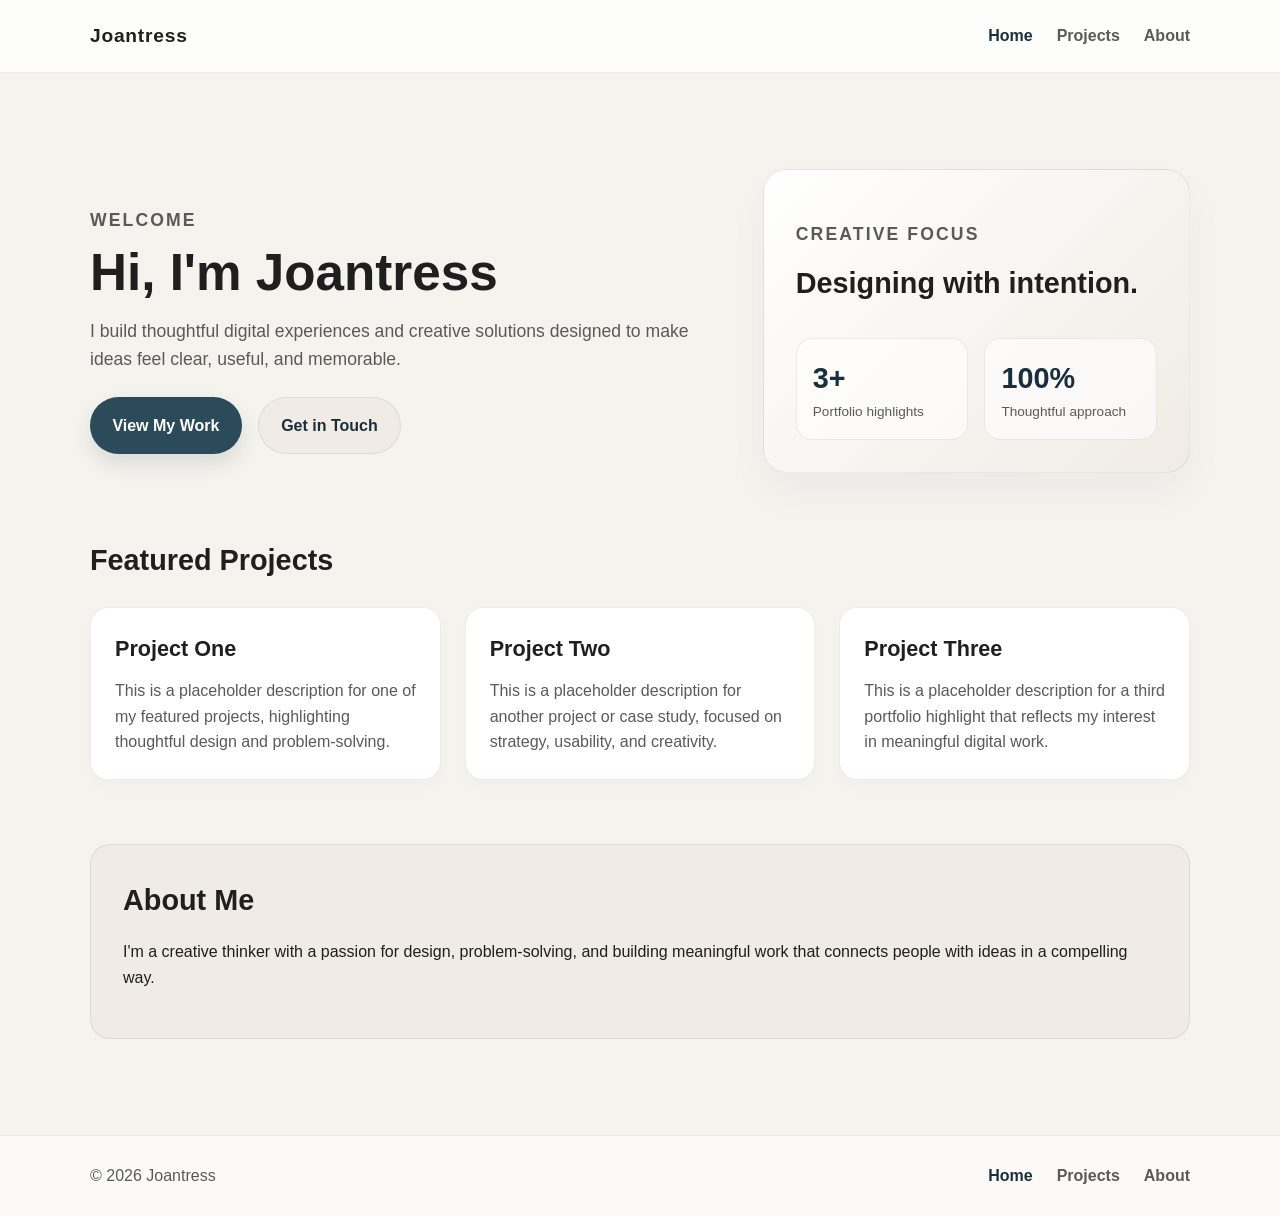
==== index.html @ ae9812da "Add index.html for Joantress homepage This commit adds a new HTML file for the Joantress homepage, i" ====
<!DOCTYPE html>
<html lang="en">
  <head>
    <meta charset="UTF-8" />
    <meta name="viewport" content="width=device-width, initial-scale=1.0" />
    <meta
      name="description"
      content="Joantress builds thoughtful digital experiences and creative solutions."
    />
    <title>Joantress | Home</title>
    <style>
      :root {
        --bg: #f5f3ee;
        --surface: #ffffff;
        --surface-alt: #f0ebe4;
        --text: #1f1f1f;
        --muted: #5a5a5a;
        --primary: #2c4b5a;
        --primary-strong: #1a2f3d;
        --accent: #d7b98f;
        --border: rgba(31, 31, 31, 0.08);
      }

      * {
        box-sizing: border-box;
      }

      body {
        margin: 0;
        font-family: Arial, Helvetica, sans-serif;
        background: var(--bg);
        color: var(--text);
        line-height: 1.6;
      }

      a {
        color: inherit;
        text-decoration: none;
      }

      .container {
        width: min(1100px, calc(100% - 2rem));
        margin: 0 auto;
      }

      header {
        background: rgba(255, 255, 255, 0.8);
        backdrop-filter: blur(8px);
        border-bottom: 1px solid var(--border);
        position: sticky;
        top: 0;
        z-index: 10;
      }

      .site-header {
        display: flex;
        justify-content: space-between;
        align-items: center;
        min-height: 72px;
      }

      .brand {
        font-size: 1.2rem;
        font-weight: 700;
        letter-spacing: 0.04em;
      }

      nav ul {
        list-style: none;
        display: flex;
        gap: 1.5rem;
        margin: 0;
        padding: 0;
      }

      nav a {
        color: var(--muted);
        font-weight: 600;
        transition: color 0.2s ease;
      }

      nav a:hover,
      nav a:focus-visible,
      nav a[aria-current="page"] {
        color: var(--primary-strong);
      }

      main {
        padding: 3rem 0 4rem;
      }

      .hero {
        display: grid;
        grid-template-columns: 1.2fr 0.8fr;
        align-items: center;
        gap: 2rem;
        padding: 3rem 0 2rem;
      }

      .eyebrow {
        text-transform: uppercase;
        letter-spacing: 0.12em;
        font-size: 0.75rem;
        font-weight: 700;
        color: var(--primary);
        margin-bottom: 0.75rem;
      }

      h1 {
        font-size: clamp(2.5rem, 4vw, 4.5rem);
        line-height: 1.05;
        margin: 0 0 1rem;
      }

      .hero p {
        font-size: 1.1rem;
        color: var(--muted);
        max-width: 600px;
      }

      .cta-group {
        display: flex;
        flex-wrap: wrap;
        gap: 1rem;
        margin-top: 1.5rem;
      }

      .button {
        display: inline-flex;
        align-items: center;
        justify-content: center;
        padding: 0.9rem 1.4rem;
        border-radius: 999px;
        font-weight: 700;
        transition: transform 0.2s ease, box-shadow 0.2s ease;
      }

      .button:hover,
      .button:focus-visible {
        transform: translateY(-1px);
      }

      .button-primary {
        background: var(--primary);
        color: white;
        box-shadow: 0 10px 20px rgba(30, 46, 58, 0.12);
      }

      .button-secondary {
        background: var(--surface-alt);
        color: var(--primary-strong);
        border: 1px solid var(--border);
      }

      .hero-card {
        background: linear-gradient(135deg, var(--surface), var(--surface-alt));
        border: 1px solid var(--border);
        border-radius: 24px;
        padding: 2rem;
        min-height: 260px;
        display: flex;
        flex-direction: column;
        justify-content: center;
        box-shadow: 0 20px 40px rgba(17, 24, 39, 0.04);
      }

      .hero-card .stat {
        display: grid;
        grid-template-columns: repeat(2, minmax(0, 1fr));
        gap: 1rem;
        margin-top: 1.5rem;
      }

      .stat-item {
        background: rgba(255, 255, 255, 0.6);
        border: 1px solid var(--border);
        border-radius: 16px;
        padding: 1rem;
      }

      .stat-number {
        font-size: 1.8rem;
        font-weight: 700;
        color: var(--primary-strong);
      }

      .stat-label {
        color: var(--muted);
        font-size: 0.85rem;
      }

      section {
        padding: 2rem 0;
      }

      .section-header {
        margin-bottom: 1.5rem;
      }

      h2 {
        font-size: clamp(1.8rem, 2.2vw, 2.6rem);
        margin: 0 0 0.5rem;
      }

      .projects-grid {
        display: grid;
        grid-template-columns: repeat(3, minmax(0, 1fr));
        gap: 1.5rem;
      }

      article {
        background: var(--surface);
        border: 1px solid var(--border);
        border-radius: 18px;
        padding: 1.5rem;
        box-shadow: 0 8px 18px rgba(17, 24, 39, 0.02);
      }

      article h3 {
        margin-top: 0;
        margin-bottom: 0.75rem;
        font-size: 1.35rem;
      }

      article p {
        margin: 0;
        color: var(--muted);
      }

      .about-preview {
        background: var(--surface-alt);
        border-radius: 20px;
        padding: 2rem;
        border: 1px solid var(--border);
      }

      footer {
        border-top: 1px solid var(--border);
        background: rgba(255, 255, 255, 0.6);
      }

      .site-footer {
        display: flex;
        justify-content: space-between;
        align-items: center;
        min-height: 80px;
        gap: 1rem;
        flex-wrap: wrap;
      }

      .site-footer p {
        margin: 0;
        color: var(--muted);
      }

      @media (max-width: 768px) {
        .hero {
          grid-template-columns: 1fr;
        }

        .projects-grid {
          grid-template-columns: 1fr;
        }

        .site-header,
        .site-footer {
          flex-direction: column;
          justify-content: center;
          text-align: center;
          padding: 1rem 0;
        }

        nav ul {
          flex-wrap: wrap;
          justify-content: center;
        }
      }
    </style>
  </head>

  <body>
    <header>
      <div class="container site-header">
        <a href="index.html" class="brand" aria-label="Joantress home">Joantress</a>

        <nav aria-label="Main navigation">
          <ul>
            <li><a href="index.html" aria-current="page">Home</a></li>
            <li><a href="projects.html">Projects</a></li>
            <li><a href="about.html">About</a></li>
          </ul>
        </nav>
      </div>
    </header>

    <main>
      <div class="container">
        <section class="hero" aria-labelledby="hero-heading">
          <div>
            <p class="eyebrow">Welcome</p>
            <h1 id="hero-heading">Hi, I'm Joantress</h1>
            <p>
              I build thoughtful digital experiences and creative solutions
              designed to make ideas feel clear, useful, and memorable.
            </p>

            <div class="cta-group">
              <a class="button button-primary" href="projects.html">View My Work</a>
              <a class="button button-secondary" href="about.html">Get in Touch</a>
            </div>
          </div>

          <div class="hero-card" aria-label="Highlights">
            <div>
              <p class="eyebrow">Creative focus</p>
              <h2>Designing with intention.</h2>
            </div>

            <div class="stat">
              <div class="stat-item">
                <div class="stat-number">3+</div>
                <div class="stat-label">Portfolio highlights</div>
              </div>
              <div class="stat-item">
                <div class="stat-number">100%</div>
                <div class="stat-label">Thoughtful approach</div>
              </div>
            </div>
          </div>
        </section>

        <section aria-labelledby="featured-projects">
          <div class="section-header">
            <h2 id="featured-projects">Featured Projects</h2>
          </div>

          <div class="projects-grid">
            <article>
              <h3>Project One</h3>
              <p>
                This is a placeholder description for one of my featured
                projects, highlighting thoughtful design and problem-solving.
              </p>
            </article>

            <article>
              <h3>Project Two</h3>
              <p>
                This is a placeholder description for another project or case
                study, focused on strategy, usability, and creativity.
              </p>
            </article>

            <article>
              <h3>Project Three</h3>
              <p>
                This is a placeholder description for a third portfolio highlight
                that reflects my interest in meaningful digital work.
              </p>
            </article>
          </div>
        </section>

        <section aria-labelledby="about-preview">
          <div class="about-preview">
            <h2 id="about-preview">About Me</h2>
            <p>
              I'm a creative thinker with a passion for design, problem-solving,
              and building meaningful work that connects people with ideas in a
              compelling way.
            </p>
          </div>
        </section>
      </div>
    </main>

    <footer>
      <div class="container site-footer">
        <p>&copy; 2026 Joantress</p>

        <nav aria-label="Footer navigation">
          <ul>
            <li><a href="index.html" aria-current="page">Home</a></li>
            <li><a href="projects.html">Projects</a></li>
            <li><a href="about.html">About</a></li>
          </ul>
        </nav>
      </div>
    </footer>
  </body>
</html>
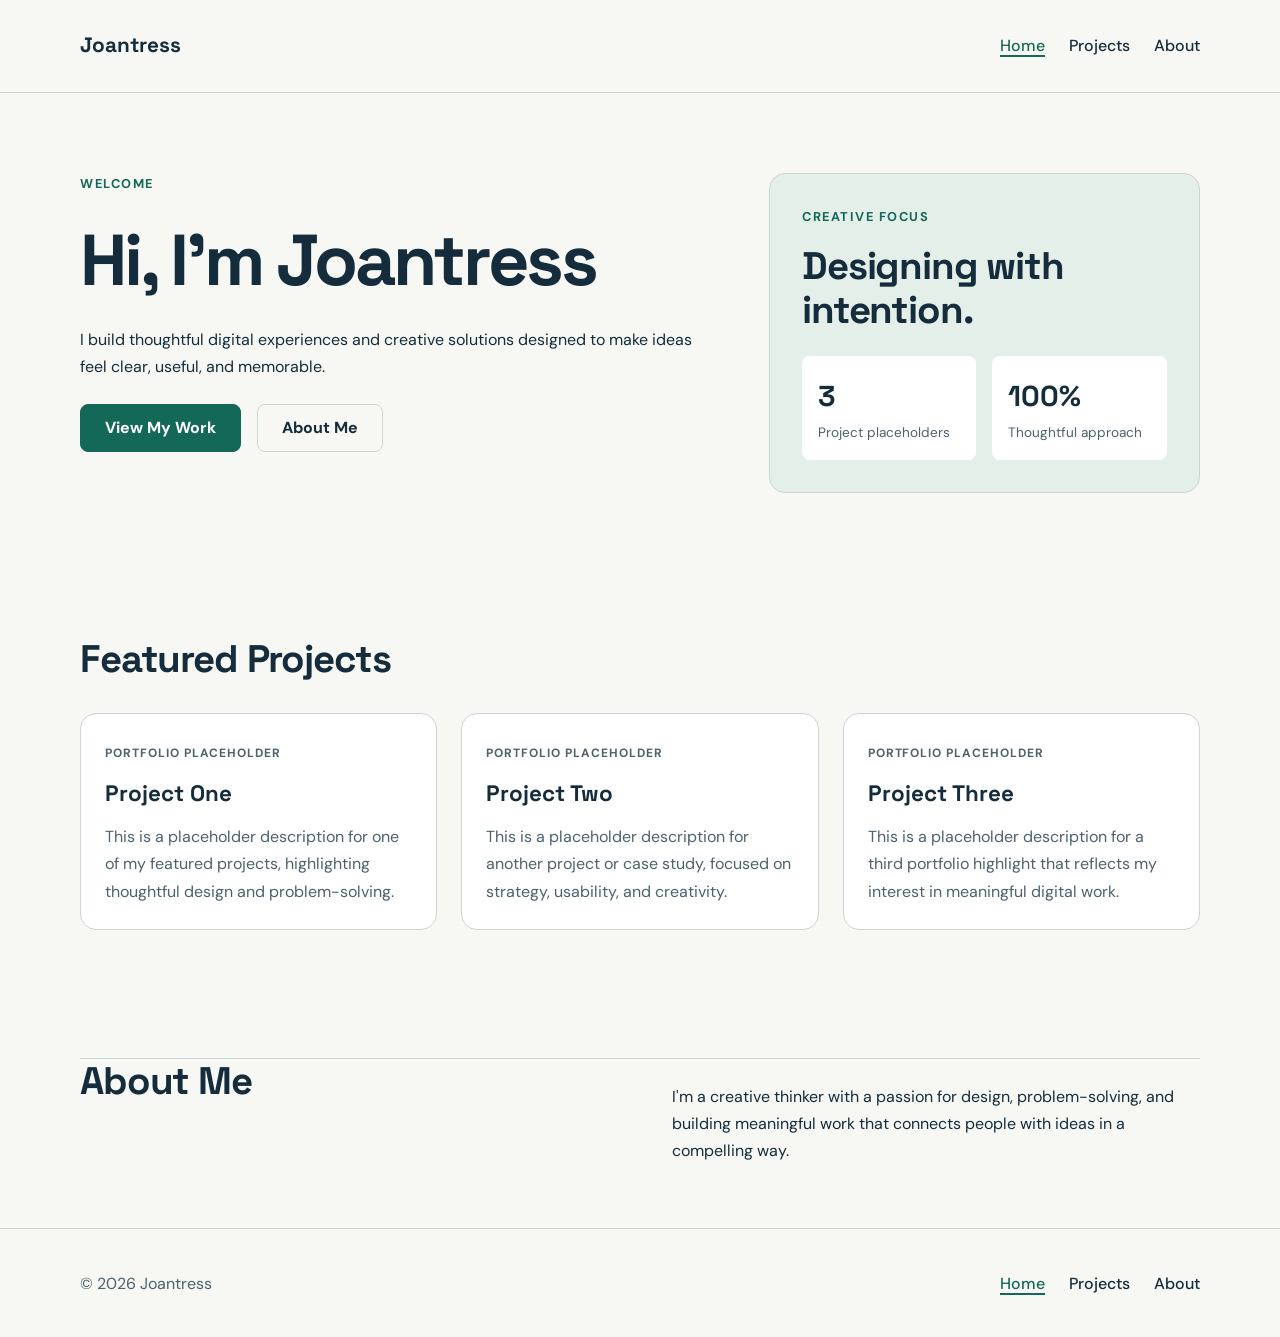
==== commit cffdf47f: "Add files via upload" ====
--- a/index.html
+++ b/index.html
@@ -8,279 +8,16 @@
       content="Joantress builds thoughtful digital experiences and creative solutions."
     />
     <title>Joantress | Home</title>
-    <style>
-      :root {
-        --bg: #f5f3ee;
-        --surface: #ffffff;
-        --surface-alt: #f0ebe4;
-        --text: #1f1f1f;
-        --muted: #5a5a5a;
-        --primary: #2c4b5a;
-        --primary-strong: #1a2f3d;
-        --accent: #d7b98f;
-        --border: rgba(31, 31, 31, 0.08);
-      }
-
-      * {
-        box-sizing: border-box;
-      }
-
-      body {
-        margin: 0;
-        font-family: Arial, Helvetica, sans-serif;
-        background: var(--bg);
-        color: var(--text);
-        line-height: 1.6;
-      }
-
-      a {
-        color: inherit;
-        text-decoration: none;
-      }
-
-      .container {
-        width: min(1100px, calc(100% - 2rem));
-        margin: 0 auto;
-      }
-
-      header {
-        background: rgba(255, 255, 255, 0.8);
-        backdrop-filter: blur(8px);
-        border-bottom: 1px solid var(--border);
-        position: sticky;
-        top: 0;
-        z-index: 10;
-      }
-
-      .site-header {
-        display: flex;
-        justify-content: space-between;
-        align-items: center;
-        min-height: 72px;
-      }
-
-      .brand {
-        font-size: 1.2rem;
-        font-weight: 700;
-        letter-spacing: 0.04em;
-      }
-
-      nav ul {
-        list-style: none;
-        display: flex;
-        gap: 1.5rem;
-        margin: 0;
-        padding: 0;
-      }
-
-      nav a {
-        color: var(--muted);
-        font-weight: 600;
-        transition: color 0.2s ease;
-      }
-
-      nav a:hover,
-      nav a:focus-visible,
-      nav a[aria-current="page"] {
-        color: var(--primary-strong);
-      }
-
-      main {
-        padding: 3rem 0 4rem;
-      }
-
-      .hero {
-        display: grid;
-        grid-template-columns: 1.2fr 0.8fr;
-        align-items: center;
-        gap: 2rem;
-        padding: 3rem 0 2rem;
-      }
-
-      .eyebrow {
-        text-transform: uppercase;
-        letter-spacing: 0.12em;
-        font-size: 0.75rem;
-        font-weight: 700;
-        color: var(--primary);
-        margin-bottom: 0.75rem;
-      }
-
-      h1 {
-        font-size: clamp(2.5rem, 4vw, 4.5rem);
-        line-height: 1.05;
-        margin: 0 0 1rem;
-      }
-
-      .hero p {
-        font-size: 1.1rem;
-        color: var(--muted);
-        max-width: 600px;
-      }
-
-      .cta-group {
-        display: flex;
-        flex-wrap: wrap;
-        gap: 1rem;
-        margin-top: 1.5rem;
-      }
-
-      .button {
-        display: inline-flex;
-        align-items: center;
-        justify-content: center;
-        padding: 0.9rem 1.4rem;
-        border-radius: 999px;
-        font-weight: 700;
-        transition: transform 0.2s ease, box-shadow 0.2s ease;
-      }
-
-      .button:hover,
-      .button:focus-visible {
-        transform: translateY(-1px);
-      }
-
-      .button-primary {
-        background: var(--primary);
-        color: white;
-        box-shadow: 0 10px 20px rgba(30, 46, 58, 0.12);
-      }
-
-      .button-secondary {
-        background: var(--surface-alt);
-        color: var(--primary-strong);
-        border: 1px solid var(--border);
-      }
-
-      .hero-card {
-        background: linear-gradient(135deg, var(--surface), var(--surface-alt));
-        border: 1px solid var(--border);
-        border-radius: 24px;
-        padding: 2rem;
-        min-height: 260px;
-        display: flex;
-        flex-direction: column;
-        justify-content: center;
-        box-shadow: 0 20px 40px rgba(17, 24, 39, 0.04);
-      }
-
-      .hero-card .stat {
-        display: grid;
-        grid-template-columns: repeat(2, minmax(0, 1fr));
-        gap: 1rem;
-        margin-top: 1.5rem;
-      }
-
-      .stat-item {
-        background: rgba(255, 255, 255, 0.6);
-        border: 1px solid var(--border);
-        border-radius: 16px;
-        padding: 1rem;
-      }
-
-      .stat-number {
-        font-size: 1.8rem;
-        font-weight: 700;
-        color: var(--primary-strong);
-      }
-
-      .stat-label {
-        color: var(--muted);
-        font-size: 0.85rem;
-      }
-
-      section {
-        padding: 2rem 0;
-      }
-
-      .section-header {
-        margin-bottom: 1.5rem;
-      }
-
-      h2 {
-        font-size: clamp(1.8rem, 2.2vw, 2.6rem);
-        margin: 0 0 0.5rem;
-      }
-
-      .projects-grid {
-        display: grid;
-        grid-template-columns: repeat(3, minmax(0, 1fr));
-        gap: 1.5rem;
-      }
-
-      article {
-        background: var(--surface);
-        border: 1px solid var(--border);
-        border-radius: 18px;
-        padding: 1.5rem;
-        box-shadow: 0 8px 18px rgba(17, 24, 39, 0.02);
-      }
-
-      article h3 {
-        margin-top: 0;
-        margin-bottom: 0.75rem;
-        font-size: 1.35rem;
-      }
-
-      article p {
-        margin: 0;
-        color: var(--muted);
-      }
-
-      .about-preview {
-        background: var(--surface-alt);
-        border-radius: 20px;
-        padding: 2rem;
-        border: 1px solid var(--border);
-      }
-
-      footer {
-        border-top: 1px solid var(--border);
-        background: rgba(255, 255, 255, 0.6);
-      }
-
-      .site-footer {
-        display: flex;
-        justify-content: space-between;
-        align-items: center;
-        min-height: 80px;
-        gap: 1rem;
-        flex-wrap: wrap;
-      }
-
-      .site-footer p {
-        margin: 0;
-        color: var(--muted);
-      }
-
-      @media (max-width: 768px) {
-        .hero {
-          grid-template-columns: 1fr;
-        }
-
-        .projects-grid {
-          grid-template-columns: 1fr;
-        }
-
-        .site-header,
-        .site-footer {
-          flex-direction: column;
-          justify-content: center;
-          text-align: center;
-          padding: 1rem 0;
-        }
-
-        nav ul {
-          flex-wrap: wrap;
-          justify-content: center;
-        }
-      }
-    </style>
+    <link rel="preconnect" href="https://fonts.googleapis.com" />
+    <link rel="preconnect" href="https://fonts.gstatic.com" crossorigin />
+    <link href="https://fonts.googleapis.com/css2?family=DM+Sans:wght@400;500;700&amp;family=Space+Grotesk:wght@400;500;700&amp;display=swap" rel="stylesheet" />
+    <link rel="stylesheet" href="style.css" />
   </head>
 
   <body>
-    <header>
-      <div class="container site-header">
+    <a class="skip-link" href="#main-content">Skip to main content</a>
+    <header class="site-header">
+      <div class="container header-inner">
         <a href="index.html" class="brand" aria-label="Joantress home">Joantress</a>
 
         <nav aria-label="Main navigation">
@@ -293,9 +30,9 @@
       </div>
     </header>
 
-    <main>
+    <main id="main-content">
       <div class="container">
-        <section class="hero" aria-labelledby="hero-heading">
+        <section id="hero" aria-labelledby="hero-heading">
           <div>
             <p class="eyebrow">Welcome</p>
             <h1 id="hero-heading">Hi, I'm Joantress</h1>
@@ -304,13 +41,13 @@
               designed to make ideas feel clear, useful, and memorable.
             </p>
 
-            <div class="cta-group">
-              <a class="button button-primary" href="projects.html">View My Work</a>
-              <a class="button button-secondary" href="about.html">Get in Touch</a>
+            <div class="actions">
+              <a class="button" href="projects.html">View My Work</a>
+              <a class="button secondary" href="about.html">About Me</a>
             </div>
           </div>
 
-          <div class="hero-card" aria-label="Highlights">
+          <div class="intro-note" aria-label="Highlights">
             <div>
               <p class="eyebrow">Creative focus</p>
               <h2>Designing with intention.</h2>
@@ -318,8 +55,8 @@
 
             <div class="stat">
               <div class="stat-item">
-                <div class="stat-number">3+</div>
-                <div class="stat-label">Portfolio highlights</div>
+                <div class="stat-number">3</div>
+                <div class="stat-label">Project placeholders</div>
               </div>
               <div class="stat-item">
                 <div class="stat-number">100%</div>
@@ -330,34 +67,37 @@
         </section>
 
         <section aria-labelledby="featured-projects">
-          <div class="section-header">
+          <div class="section-heading">
             <h2 id="featured-projects">Featured Projects</h2>
           </div>
 
-          <div class="projects-grid">
-            <article>
+          <div class="project-grid">
+            <article class="project-card"><div class="card-body">
+              <p class="tag">Portfolio placeholder</p>
               <h3>Project One</h3>
               <p>
                 This is a placeholder description for one of my featured
                 projects, highlighting thoughtful design and problem-solving.
               </p>
-            </article>
+            </div></article>
 
-            <article>
+            <article class="project-card"><div class="card-body">
+              <p class="tag">Portfolio placeholder</p>
               <h3>Project Two</h3>
               <p>
                 This is a placeholder description for another project or case
                 study, focused on strategy, usability, and creativity.
               </p>
-            </article>
+            </div></article>
 
-            <article>
+            <article class="project-card"><div class="card-body">
+              <p class="tag">Portfolio placeholder</p>
               <h3>Project Three</h3>
               <p>
                 This is a placeholder description for a third portfolio highlight
                 that reflects my interest in meaningful digital work.
               </p>
-            </article>
+            </div></article>
           </div>
         </section>
 
@@ -374,8 +114,8 @@
       </div>
     </main>
 
-    <footer>
-      <div class="container site-footer">
+    <footer class="site-footer">
+      <div class="container footer-inner">
         <p>&copy; 2026 Joantress</p>
 
         <nav aria-label="Footer navigation">
--- a/style.css
+++ b/style.css
@@ -0,0 +1,94 @@
+/* Palette: warm ivory, deep navy, teal, muted slate. Spacing uses an 8px base. */
+:root {
+  --paper: #f7f8f4;
+  --white: #ffffff;
+  --ink: #142c3c;
+  --muted: #4c626d;
+  --accent: #146858;
+  --soft: #e5efe9;
+  --line: #cbd6d1;
+  --space-1: 8px;
+  --space-2: 16px;
+  --space-3: 24px;
+  --space-4: 32px;
+  --space-6: 48px;
+  --space-8: 64px;
+}
+* { box-sizing: border-box; }
+body { margin: 0; background: var(--paper); color: var(--ink); font-family: 'DM Sans', Arial, sans-serif; line-height: 1.7; }
+a { color: var(--accent); text-underline-offset: 4px; }
+a:hover { text-decoration-thickness: 2px; }
+a:focus-visible { outline: 3px solid var(--accent); outline-offset: 5px; }
+h1, h2, h3, p { margin: 0; }
+h1, h2, h3, .brand { font-family: 'Space Grotesk', Arial, sans-serif; line-height: 1.15; }
+h1 { font-size: clamp(2.25rem, 6vw, 4.5rem); letter-spacing: -0.045em; max-width: 15ch; }
+h2 { font-size: clamp(1.75rem, 3vw, 2.5rem); letter-spacing: -0.03em; }
+h3 { font-size: 1.4rem; }
+p { max-width: 65ch; }
+.container { width: min(100% - 32px, 1120px); margin-inline: auto; }
+.skip-link { position: absolute; top: -100px; left: 16px; padding: 8px 16px; background: var(--white); z-index: 10; }
+.skip-link:focus { top: 8px; }
+.site-header { border-bottom: 1px solid var(--line); }
+.header-inner { display: flex; flex-direction: column; align-items: flex-start; gap: 16px; padding-block: 24px; }
+.brand { color: var(--ink); font-size: 1.3rem; font-weight: 700; text-decoration: none; }
+nav { display: flex; flex-wrap: wrap; gap: 8px 24px; }
+nav a { display: inline-flex; align-items: center; min-height: 44px; color: var(--ink); font-weight: 500; text-decoration: none; }
+nav a[aria-current='page'] { color: var(--accent); text-decoration: underline; text-decoration-thickness: 2px; }
+section { padding-block: 48px; }
+.eyebrow { color: var(--accent); font-size: .8rem; font-weight: 700; letter-spacing: .12em; text-transform: uppercase; }
+.stack > * + * { margin-top: 24px; }
+#hero { display: grid; gap: 32px; padding-block: 48px; }
+.lead { color: var(--muted); font-size: 1.125rem; }
+.actions { display: flex; flex-wrap: wrap; gap: 16px; }
+.button { display: inline-flex; justify-content: center; align-items: center; min-height: 48px; padding: 8px 24px; background: var(--accent); border: 1px solid var(--accent); border-radius: 8px; color: var(--white); text-decoration: none; font-weight: 700; }
+.button:hover { background: var(--ink); border-color: var(--ink); }
+.button.secondary { background: transparent; color: var(--ink); border-color: var(--line); }
+.button.secondary:hover { background: var(--soft); }
+.intro-note { background: var(--soft); border: 1px solid var(--line); border-radius: 16px; padding: 32px; align-self: center; }
+.intro-note h2 { margin-block: 16px; }
+.section-heading { display: flex; flex-direction: column; gap: 16px; margin-bottom: 32px; }
+.project-grid { display: grid; grid-template-columns: minmax(0, 1fr); gap: 24px; }
+.project-card { min-width: 0; background: var(--white); border: 1px solid var(--line); border-radius: 16px; overflow: hidden; }
+.project-cover { padding: 32px 24px; background: var(--soft); display: flex; justify-content: space-between; align-items: center; gap: 16px; }
+.project-cover span { font-family: 'Space Grotesk', Arial, sans-serif; font-size: 2.5rem; color: var(--accent); }
+.project-cover small { color: var(--muted); font-weight: 700; }
+.card-body { padding: 24px; }
+.card-body > * + * { margin-top: 16px; }
+.card-body p { color: var(--muted); }
+.tag { display: inline-block; font-size: .75rem; font-weight: 700; color: var(--accent); letter-spacing: .08em; text-transform: uppercase; }
+.about-preview { border-top: 1px solid var(--line); display: grid; gap: 24px; }
+.page-intro { padding-bottom: 24px; }
+.about-grid { display: grid; gap: 32px; padding-bottom: 48px; }
+.panel { padding: 32px; background: var(--white); border: 1px solid var(--line); border-radius: 16px; }
+.skill-list { padding-left: 24px; margin: 24px 0 0; }
+.skill-list li + li { margin-top: 8px; }
+.contact-panel { margin-bottom: 48px; background: var(--soft); }
+.site-footer { border-top: 1px solid var(--line); padding-block: 32px; color: var(--muted); }
+.footer-inner { display: flex; flex-direction: column; gap: 16px; }
+/* Tablet: two columns and a horizontal header at 768px. */
+@media (min-width: 768px) {
+  .container { width: min(100% - 64px, 1120px); }
+  .header-inner { flex-direction: row; justify-content: space-between; align-items: center; }
+  .project-grid { grid-template-columns: repeat(2, minmax(0, 1fr)); }
+  .section-heading { flex-direction: row; justify-content: space-between; align-items: end; }
+  .section-heading p { max-width: 32ch; }
+  .footer-inner { flex-direction: row; justify-content: space-between; align-items: center; }
+}
+/* Desktop: a split hero, three project columns, and a two-column about page. */
+@media (min-width: 1024px) {
+  section { padding-block: 64px; }
+  #hero { grid-template-columns: 1.45fr 1fr; gap: 64px; padding-block: 80px; }
+  .project-grid { grid-template-columns: repeat(3, minmax(0, 1fr)); }
+  .about-preview, .about-grid { grid-template-columns: 1fr 1fr; gap: 64px; }
+}
+
+/* Shared semantic navigation and home-page highlights. */
+nav ul { display: flex; flex-wrap: wrap; gap: 8px 24px; list-style: none; margin: 0; padding: 0; }
+#main-content { min-width: 0; }
+#hero > div:first-child > * + * { margin-top: 24px; }
+.stat { display: grid; grid-template-columns: repeat(2, minmax(0, 1fr)); gap: 16px; margin-top: 24px; }
+.stat-item { min-width: 0; padding: 16px; background: var(--white); border-radius: 8px; }
+.stat-number { font-family: 'Space Grotesk', Arial, sans-serif; font-size: 1.8rem; font-weight: 700; }
+.stat-label { font-size: .85rem; color: var(--muted); }
+.about-preview p { margin-top: 24px; }
+html { overflow-wrap: break-word; }
